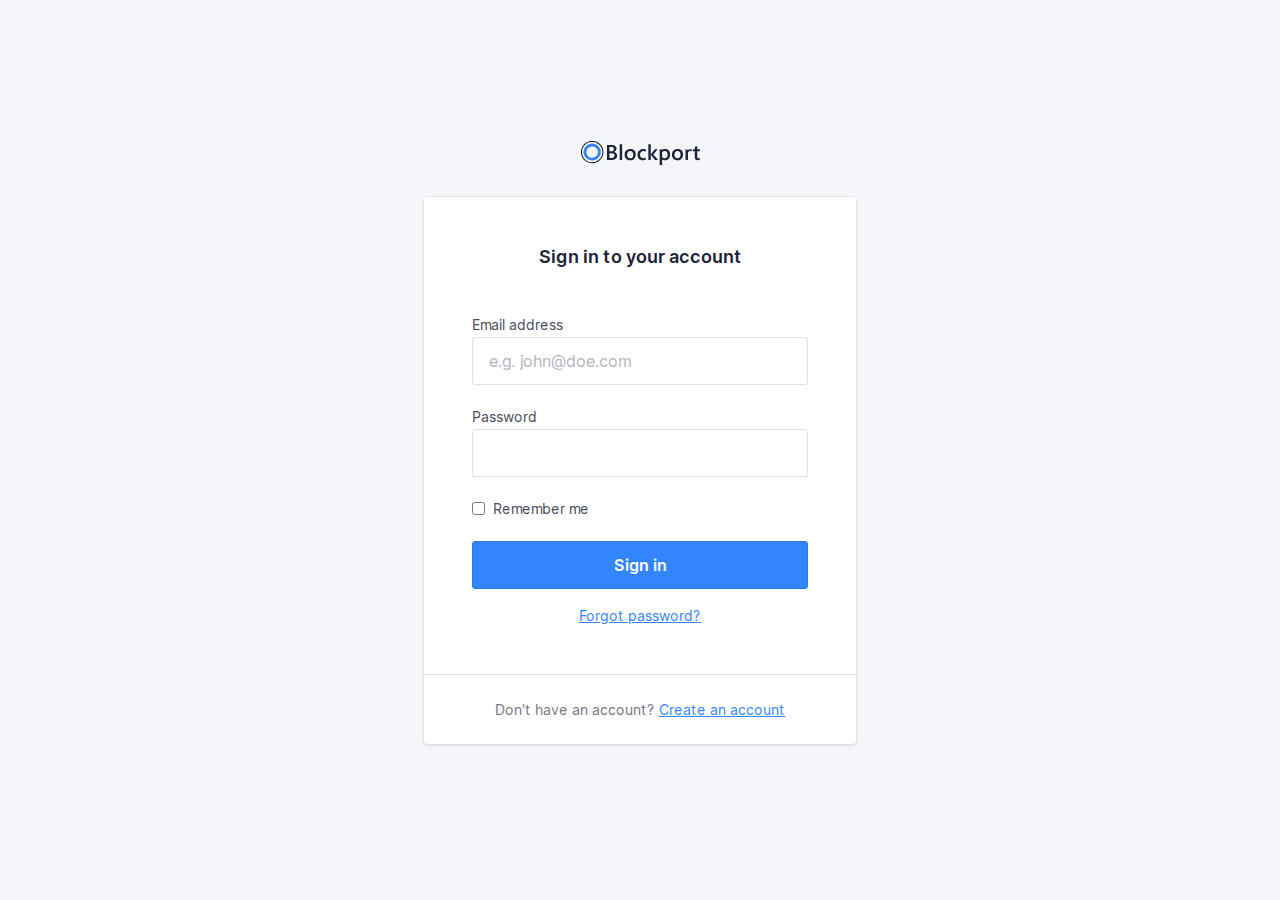
==== create3-labo1-oplossing-master/index.html @ 33c69e53 "Add files via upload" ====
<!doctype html>
<html lang="en">

<head>
    <meta charset="utf-8">
    <meta http-equiv="x-ua-compatible" content="ie=edge">
    <title>Blockport - Sign in</title>
    <meta name="description" content="This is my HTML5 boilerplate.">
    <meta name="viewport" content="width=device-width, initial-scale=1.0">
    <meta name="msapplication-TileColor" content="#3385FF">
    <meta name="theme-color" content="#3385FF">

    <link rel="apple-touch-icon" sizes="180x180" href="apple-touch-icon.png">
    <link rel="icon" type="image/png" sizes="32x32" href="favicon-32x32.png">
    <link rel="icon" type="image/png" sizes="16x16" href="favicon-16x16.png">
    <link rel="manifest" href="site.webmanifest">
    <link rel="mask-icon" href="safari-pinned-tab.svg" color="#3385FF">

    <link rel="stylesheet" href="css/normalize.css">
    <link rel="stylesheet" href="css/screen.css">
</head>

<body>
    <section class="o-row o-row--lg o-row--login">
        <div class="o-container u-max-width-xs">
            <h1 class="c-logo">
                <svg class="c-logo__symbol" viewBox="0 0 119 24" xmlns="http://www.w3.org/2000/svg">
                    <title>Blockport</title>
                    <path class="c-logo__path c-logo__path--1"
                        d="M25.9496128,18.9917356 L25.9496128,4.04231406 L30.7396633,4.04231406 C32.19945,4.04231406 33.3560606,4.35834712 34.2094949,4.99041321 C35.0252057,5.55089835 35.5052521,6.4769114 35.4896465,7.4598347 C35.5056187,8.25676883 35.2485893,9.03557965 34.7604209,9.6694215 C34.2511175,10.3119823 33.5500641,10.7791057 32.7570539,11.0042975 L32.7570539,11.0459504 C33.6957957,11.1207168 34.5764055,11.5260387 35.2392256,12.1884297 C35.8602694,12.8310744 36.1707912,13.6667769 36.1707912,14.6955372 C36.1979832,15.9155062 35.6268682,17.0730015 34.6382155,17.8016529 C33.6205051,18.5950413 32.3363468,18.9917356 30.7857407,18.9917356 L25.9496128,18.9917356 Z M41.1511616,18.9918689 L38.6990404,18.9918689 L38.6990404,3.18727869 L41.1511616,3.18727869 L41.1511616,18.9918689 Z M49.1105387,19.2396694 C47.4477441,19.2396694 46.1195118,18.741157 45.1258418,17.7441322 C44.1321717,16.7471074 43.6360046,15.4247934 43.6373401,13.7771901 C43.6373401,11.9841322 44.1548767,10.5838017 45.1899495,9.57619833 C46.2250223,8.56859504 47.6200337,8.06479338 49.3749832,8.06479338 C51.0591469,8.06479338 52.3720202,8.55471073 53.3136027,9.53454547 C54.2551852,10.5143802 54.7226376,11.8730579 54.7159596,13.6105785 C54.7159596,15.313719 54.2091077,16.677686 53.195404,17.7024794 C52.1817003,18.7272727 50.8200787,19.2396694 49.1105387,19.2396694 Z M64.9231145,18.4998347 C63.986548,19.011405 62.9292595,19.2667693 61.8599663,19.2396694 C60.2572727,19.2396694 58.9657689,18.7444628 57.9854545,17.7540496 C57.0051402,16.7636364 56.5136477,15.4796694 56.5109764,13.9021488 C56.5109764,12.1434711 57.0385299,10.7312397 58.0936364,9.66545453 C59.1487429,8.59966942 60.5611166,8.0661157 62.3307576,8.06479338 C63.2258904,8.04636779 64.1144193,8.22027864 64.9351347,8.57454547 L64.9351347,10.8277686 C64.2490961,10.2941313 63.4035149,10.0011171 62.5310943,9.99471073 C61.5738178,9.96365776 60.6492491,10.3415166 59.9928283,11.0320661 C59.3330526,11.7236364 59.003165,12.6287603 59.003165,13.747438 C59.003165,14.8661157 59.3136869,15.7381818 59.9347306,16.3636364 C60.5557744,17.0023141 61.3891751,17.3216529 62.4349327,17.3216529 C63.3470917,17.3090469 64.2260005,16.9806241 64.9191077,16.3933884 L64.9191077,18.4998347 L64.9231145,18.4998347 Z M77.1256229,18.9918689 L74.0304209,18.9918689 L69.8393771,13.8605902 L69.7973064,13.8605902 L69.7973064,18.9918689 L67.3451852,18.9918689 L67.3451852,3.18727869 L69.7973064,3.18727869 L69.7973064,13.2039344 L69.8393771,13.2039344 L73.7980303,8.31462295 L76.7349663,8.31462295 L72.2814815,13.4718689 L77.1256229,18.9918689 Z M118.81569,18.8747107 C118.223016,19.1343064 117.578072,19.2557712 116.930522,19.2297521 C114.839007,19.2297521 113.793249,18.2380165 113.793249,16.2545455 L113.793249,10.2128926 L111.990219,10.2128926 L111.990219,8.31669423 L113.793249,8.31669423 L113.793249,5.84528927 L116.235354,5.15702479 L116.235354,8.31669423 L118.81569,8.31669423 L118.81569,10.2128926 L116.235354,10.2128926 L116.235354,15.5504132 C116.235354,16.1824793 116.351549,16.6340496 116.583939,16.905124 C116.81633,17.1761983 117.202312,17.3084298 117.741886,17.3018182 C118.130518,17.3099664 118.50999,17.1844984 118.81569,16.9467769 L118.81569,18.8647934 L118.81569,18.8747107 Z M109.678333,8.12826445 C110.052664,8.12904551 110.426384,8.1582218 110.796212,8.21553718 L110.796212,10.2961983 C110.392833,10.129817 109.958979,10.0480952 109.522071,10.0561983 C108.65244,10.0185786 107.815007,10.3854441 107.258266,11.0479339 C107.143588,11.1960713 107.043624,11.3548242 106.959764,11.5219835 L106.959764,18.9917356 L104.519663,18.9917356 L104.519663,8.37818184 L106.959764,8.66776859 L106.959764,8.67768594 C107.814579,8.30025824 108.742499,8.11272598 109.678333,8.12826445 Z M96.4320707,19.2396694 C94.7692761,19.2396694 93.4410438,18.741157 92.4473737,17.7441322 C91.4537037,16.7471074 90.9575366,15.4247934 90.9588721,13.7771901 C90.9588721,11.9841322 91.4764087,10.5838017 92.5114815,9.57619833 C93.5465543,8.56859504 94.9415657,8.06479338 96.6965152,8.06479338 C98.3806789,8.06479338 99.6935522,8.55471073 100.635135,9.53454547 C101.576717,10.5143802 102.04417,11.8730579 102.037492,13.6105785 C102.037492,15.313719 101.53064,16.677686 100.516936,17.7024794 C99.5032323,18.7272727 98.1416107,19.2396694 96.4320707,19.2396694 Z M87.7494781,9.53454547 C88.6883893,10.5157025 89.1578451,11.873719 89.1578451,13.608595 C89.1591806,15.3117355 88.6523287,16.6757025 87.6372896,17.7004959 C86.6222504,18.7252892 85.258625,19.2376859 83.5464141,19.2376859 C82.7065422,19.2489838 81.8737089,19.0847473 81.1023064,18.7557025 L81.1023064,23.8968595 L78.6622054,23.8968595 L78.6622054,8.31471073 L81.1023064,8.60429752 C81.9552279,8.23296681 82.8792553,8.04891403 83.8108586,8.06479338 C85.5017003,8.06479338 86.8145736,8.55471073 87.7494781,9.53454547 Z M96.5422559,9.99471073 C95.6726247,9.95709108 94.8351921,10.3239565 94.2784512,10.9864463 C93.7241864,11.6476033 93.4470539,12.5580165 93.4470539,13.7176859 C93.4470539,14.8363636 93.7275253,15.7170248 94.288468,16.3596694 C94.8529651,17.0028668 95.6823515,17.3568733 96.5422559,17.3216529 C97.5038721,17.3216529 98.2424466,17.0056198 98.7579798,16.3735537 C99.273513,15.7414876 99.5366216,14.8416529 99.5473064,13.6740496 C99.5473064,12.4998347 99.28954,11.5927273 98.7740067,10.9527273 C98.2584735,10.3127273 97.5145568,9.99338845 96.5422559,9.99471073 Z M28.4438047,6.03570248 L28.4438047,10.286281 L30.0645286,10.286281 C30.9353255,10.286281 31.6178058,10.0833058 32.1119697,9.67735538 C32.6061335,9.27140494 32.8532155,8.69619836 32.8532155,7.95173555 C32.8532155,6.67305785 31.9897643,6.03371902 30.262862,6.03371902 L28.4418013,6.03371902 L28.4438047,6.03570248 Z M28.4438047,12.2796694 L28.4438047,17.0082644 L30.5813973,17.0082644 C31.5163019,17.0082644 32.237514,16.7947108 32.7450337,16.3676033 C33.2602043,15.9259125 33.5416601,15.2742418 33.5083165,14.6003306 C33.5083165,13.0505785 32.4238271,12.2757025 30.2548485,12.2757025 L28.4518182,12.2757025 L28.4438047,12.2796694 Z M49.226734,9.99471073 C48.3571028,9.95709108 47.5196702,10.3239565 46.9629293,10.9864463 C46.4086646,11.6476033 46.131532,12.5580165 46.131532,13.7176859 C46.131532,14.8363636 46.4120034,15.7170248 46.9729461,16.3596694 C47.5370578,17.0036033 48.3664998,17.3583638 49.226734,17.3236364 C50.1883502,17.3236364 50.9269247,17.0076033 51.4424579,16.3755372 C51.9579912,15.7434711 52.2157576,14.8436364 52.2157576,13.6760331 C52.2157576,12.5018182 51.9579912,11.5947107 51.4424579,10.9547107 C50.9269247,10.3147108 50.1883502,9.99471073 49.226734,9.99471073 Z M85.8803367,16.3735537 C86.3958699,15.738843 86.6543043,14.8390083 86.6556397,13.6740496 C86.6556397,12.4985124 86.3978733,11.591405 85.8823401,10.9527273 C85.3668068,10.3140496 84.6282323,9.99471073 83.6666162,9.99471073 C82.796985,9.95709108 81.9595523,10.3239565 81.4028114,10.9864463 C81.2895823,11.124335 81.1896456,11.2724196 81.1043098,11.4287603 L81.1043098,15.9153719 C81.6149937,16.8312057 82.6094895,17.3774459 83.6646128,17.3216529 C84.626229,17.3216529 85.3648035,17.0056198 85.8803367,16.3735537 Z">
                    </path>
                    <path class="c-logo__path c-logo__path--2"
                        d="M11.1988215,19.5867769 C7.72899435,19.5891833 4.59940205,17.5218316 3.26949789,14.3488101 C1.93959376,11.1757885 2.67130845,7.5220381 5.12341434,5.09144786 C7.57552021,2.66085764 11.2650639,1.93214337 14.4714645,3.24513351 C17.6778651,4.55812363 19.7696074,7.65421885 19.771229,11.0895868 C19.7679239,15.7772288 15.9334776,19.5780304 11.1988215,19.5867769 Z M11.1988215,5.38314051 C8.86509736,5.38073339 6.75988968,6.77093308 5.86550131,8.90506387 C4.97111293,11.0391947 5.46382249,13.496632 7.11372873,15.1307206 C8.76363496,16.7648092 11.2455511,17.2534798 13.4013998,16.3687158 C15.5572486,15.4839518 16.962125,13.4001349 16.9605051,11.0895868 C16.9572,7.93949107 14.3805102,5.38572999 11.1988215,5.37917355 L11.1988215,5.38314051 Z">
                    </path>
                    <path class="c-logo__path c-logo__path--3"
                        d="M21.2917845,15.8796694 C21.3118182,15.8380165 21.3358586,15.8023141 21.3558923,15.7606612 C22.6443671,13.0744887 22.7786498,9.98607785 21.7280964,7.20021549 C20.6775431,4.41435317 18.5317957,2.16875244 15.7805219,0.975867769 L15.7805219,0.96 C15.6683333,0.910413222 15.5541414,0.874710744 15.4419529,0.82909091 C15.2937037,0.767603308 15.1434512,0.710082645 14.9931987,0.656528927 C14.792862,0.583140496 14.5925253,0.517685949 14.378165,0.458181816 C14.2319192,0.414545453 14.0856734,0.374876033 13.9394276,0.337190082 C13.7203928,0.281652893 13.501358,0.23338843 13.2823232,0.192396694 C13.1480976,0.16661157 13.0138721,0.144793388 12.8816498,0.124958678 C12.6546016,0.0905785125 12.4275533,0.0634710744 12.2005051,0.0436363637 C12.0762963,0.0337190082 11.9500842,0.0238016529 11.8258754,0.0178512397 C11.5881425,0.00462809917 11.3510774,-0.000661157024 11.1146801,0.00198347107 C10.988468,0.00198347107 10.8622559,0.00198347107 10.7380471,0.0119008265 C10.5076599,0.0218181818 10.2792761,0.0376859504 10.0528956,0.0614876034 C9.9146633,0.0753719009 9.77843434,0.0932231406 9.64220539,0.113057851 C9.44186869,0.142809918 9.22350168,0.176528926 9.01715488,0.218181818 C8.86089226,0.249917356 8.70462963,0.283636364 8.548367,0.321322314 C8.39210438,0.359008265 8.18575758,0.412561983 8.00745791,0.466115701 C7.82915825,0.519669423 7.65286195,0.577190081 7.47656566,0.638677688 C7.30026936,0.70016529 7.17405724,0.747768594 7.02580808,0.807272727 C6.82547138,0.884628098 6.63715488,0.969917355 6.44483165,1.05719008 C6.31861953,1.11471074 6.19441077,1.17421488 6.07220539,1.23768595 C5.87186869,1.34082644 5.67153199,1.45190082 5.47119529,1.56694215 C5.36301347,1.63041322 5.25683502,1.69586777 5.15065657,1.76528926 C4.95165543,1.89752066 4.75666107,2.02975207 4.5656734,2.16198347 C4.46416949,2.23603306 4.36400114,2.31140496 4.26516835,2.38809918 C4.07952302,2.52958678 3.89721661,2.67834711 3.71824916,2.83438017 C3.61607744,2.92363636 3.51791246,3.0168595 3.41774411,3.11008265 C3.25747475,3.26347108 3.10121212,3.42214876 2.94895623,3.5861157 C2.84678451,3.69719008 2.74861953,3.81024794 2.64845118,3.92528926 C2.51021886,4.08793389 2.37599327,4.25454547 2.24777778,4.42512397 C2.15161616,4.55206611 2.05946128,4.68099175 1.96930976,4.82181816 C1.90119529,4.92099175 1.82506734,5.0201653 1.75895623,5.11537188 C1.69284512,5.2105785 1.65878788,5.29190081 1.60670034,5.37917355 C1.53457912,5.49818184 1.46446128,5.61917355 1.40636364,5.74214876 C1.28415825,5.96231406 1.16796296,6.18446282 1.06178451,6.40859504 C1.02372054,6.44826445 0.995673401,6.49586778 0.981649832,6.54148761 C0.967626263,6.58710744 0.939579125,6.65454547 0.915538721,6.71008265 C0.808692479,6.95471075 0.711863077,7.20132232 0.625050505,7.44991735 C0.588989899,7.55438018 0.55426487,7.65884298 0.520875421,7.76330577 C0.444747475,8.00528927 0.377968575,8.24793388 0.320538721,8.49123966 C0.291156005,8.61157023 0.263776655,8.73190084 0.238400673,8.85223141 C0.191655443,9.07966942 0.152255892,9.30710742 0.12020202,9.53454547 C0.10016835,9.67338842 0.0821380471,9.81024795 0.0681144781,9.9490909 C0.0460774411,10.1613223 0.0320538721,10.3715703 0.022037037,10.5838017 C0.022037037,10.7365289 0.010016835,10.8872727 0.010016835,11.04 C0.010016835,11.2383471 0.010016835,11.4366942 0.026043771,11.6350413 C0.026043771,11.7917356 0.0440740741,11.9484297 0.0580976431,12.105124 C0.0761279461,12.3034711 0.104175084,12.5018182 0.132222222,12.7001653 C0.146245791,12.8429752 0.18030303,13.0036364 0.2003367,13.1543802 C0.238400673,13.3527273 0.286481481,13.5510744 0.336565657,13.7494215 C0.380639731,13.8961983 0.406683502,14.0330579 0.446750842,14.1758678 C0.506851852,14.3742149 0.576969697,14.5844628 0.647087542,14.7867769 C0.693164983,14.9157025 0.739242424,15.0446281 0.789326599,15.1715703 C0.871464646,15.3699174 0.963619529,15.5801653 1.05777778,15.7804959 C1.11387205,15.8995041 1.16996633,16.0185124 1.23006734,16.1355372 C1.33223906,16.3338843 1.44242424,16.5322314 1.55461279,16.7166942 C1.62473064,16.8357025 1.69484848,16.9527273 1.76897306,17.0677686 C1.88316498,17.2442975 2.00537037,17.4168595 2.12957912,17.587438 C2.21973064,17.7123967 2.31188552,17.8353719 2.40804714,17.9563636 C2.50420875,18.0773554 2.65646465,18.2519008 2.78468013,18.3966942 C2.91289562,18.5414876 3.02308081,18.6644628 3.14929293,18.7933884 C3.27550505,18.9223141 3.3876936,19.027438 3.51190236,19.1424794 C3.63611111,19.2575206 3.81841751,19.4241322 3.98069024,19.5590082 C4.09287879,19.6522314 4.20907407,19.7434711 4.32727273,19.8327273 C4.50957912,19.9735537 4.69388889,20.1084297 4.88621212,20.2294215 C4.9362963,20.2631405 4.98037037,20.3008265 5.03045455,20.3345455 C7.52290169,21.989742 10.5859073,22.5756212 13.5217147,21.9587191 C16.4575222,21.3418171 19.0161165,19.5746694 20.6146465,17.0598347 L20.6266667,17.0598347 C20.6647306,17.0003306 20.6947811,16.9368595 20.7328451,16.8753719 C20.8149832,16.7424794 20.8911111,16.6036364 20.9692424,16.4647934 C21.0854377,16.2763636 21.1936195,16.08 21.2917845,15.8796694 Z M6.96771044,20.4198347 C6.40765296,20.1694737 5.87129224,19.8701033 5.36501684,19.5252893 C5.18671717,19.4042975 5.01442761,19.2773554 4.84614478,19.1464463 C4.73996633,19.065124 4.63378788,18.9818182 4.53161616,18.8965289 C4.38136364,18.7715703 4.23912458,18.6406612 4.09888889,18.5097521 C3.9586532,18.378843 3.87451178,18.2995041 3.76632997,18.1884297 C3.65814815,18.0773554 3.53794613,17.9444628 3.42976431,17.8214876 C3.32158249,17.6985124 3.19737374,17.5557025 3.08718855,17.4247934 C2.97700337,17.2938843 2.91489899,17.1986777 2.83075758,17.0836364 C2.71656566,16.9249587 2.60237374,16.766281 2.49819865,16.6036364 C2.43008418,16.4965289 2.36597643,16.3894215 2.29786195,16.2803306 C2.19368687,16.1038017 2.09752525,15.9252893 1.9973569,15.7447934 C1.94126263,15.6376859 1.89117845,15.528595 1.83909091,15.4195041 C1.7609596,15.2231405 1.67681818,15.0386777 1.60069024,14.8482644 C1.55461279,14.7332231 1.51454545,14.6161983 1.47247475,14.501157 C1.40436027,14.3127273 1.34025253,14.1242975 1.28415825,13.9319008 C1.24609428,13.8029752 1.2140404,13.6760331 1.18198653,13.5490909 C1.13590909,13.3626446 1.09183502,13.1761983 1.05577441,12.9897521 C1.02973064,12.8429752 1.0076936,12.7140496 0.981649832,12.5771901 C0.953602694,12.3927273 0.92956229,12.2082644 0.911531987,12.0218182 C0.897508418,11.8809918 0.889494949,11.7401653 0.881481481,11.5993388 C0.881481481,11.4109091 0.865454545,11.2224794 0.865454545,11.0340496 C0.865454545,10.8971901 0.865454545,10.7603306 0.877474747,10.6254545 C0.877474747,10.4271074 0.899511785,10.2287603 0.919545455,10.0304132 C0.931565657,9.90743803 0.94959596,9.78247936 0.965622896,9.65950414 C0.995673401,9.44528927 1.03173401,9.23107436 1.07580808,9.01884299 C1.09784512,8.91173555 1.12188552,8.80462812 1.14792929,8.69950414 C1.20402357,8.47074382 1.27080247,8.24330577 1.34826599,8.01719009 C1.37764871,7.9246281 1.408367,7.83206612 1.44042088,7.73950414 C1.52189113,7.50545453 1.61204265,7.2740496 1.71087542,7.04528927 C1.75094276,6.95206611 1.7910101,6.86082645 1.83508418,6.76958679 C1.93525253,6.55537188 2.03542088,6.3490909 2.15762626,6.14479338 C2.21973064,6.03570248 2.27983165,5.92661158 2.34594276,5.81752064 C2.45412458,5.63900825 2.5683165,5.46644628 2.68651515,5.29586778 C2.7686532,5.17685949 2.85279461,5.0598347 2.93893939,4.94479338 C3.06047699,4.7847934 3.18602133,4.62876031 3.31557239,4.47669423 C3.40505612,4.36826447 3.49520763,4.26710742 3.58602694,4.17322312 C3.73026936,4.01983471 3.87718294,3.86842975 4.02676768,3.71900826 C4.11491582,3.63438017 4.20506734,3.55173554 4.29722222,3.47107438 C4.46016275,3.32694215 4.62710998,3.18809917 4.79806397,3.05454545 C4.88754769,2.98446281 4.978367,2.91834711 5.07052189,2.85619835 C5.24815375,2.72396694 5.42912458,2.60099173 5.61343434,2.48727273 C5.71093152,2.42512397 5.80909651,2.36561983 5.90792929,2.30876033 C6.09090349,2.20165289 6.27654882,2.09983471 6.46486532,2.00330579 C6.57705387,1.94644628 6.69057799,1.89157025 6.80543771,1.83867769 C6.98306957,1.75669422 7.16203704,1.67933884 7.34234007,1.60661157 C7.47589785,1.55239669 7.61413018,1.50082645 7.75703704,1.45190082 C7.91864196,1.39504132 8.08225029,1.34214876 8.24786195,1.29322314 C8.41347361,1.24429752 8.57975307,1.2 8.74670034,1.16033058 C8.8896072,1.12595041 9.03318182,1.09421488 9.17742424,1.06512397 C9.36841191,1.02677686 9.56073514,0.994380165 9.75439394,0.967933885 C9.87993826,0.950743802 10.0061504,0.934876033 10.1330303,0.920330577 C10.3440516,0.899173554 10.5557407,0.883966942 10.7680976,0.874710744 L11.1126768,0.874710744 C11.3317116,0.874710744 11.5514141,0.880000001 11.7717845,0.890578513 L12.1143603,0.914380167 C12.3307239,0.932892563 12.5464197,0.958677687 12.7614478,0.991735538 C12.8829854,1.01024793 13.004523,1.0307438 13.1260606,1.05322314 C13.330404,1.09157025 13.5347475,1.13652893 13.7390909,1.18809918 C13.8713131,1.22181818 14.0035354,1.25752066 14.1397643,1.29719008 C14.3320875,1.35404959 14.523743,1.41619835 14.7147306,1.48363636 C14.8509596,1.53322314 14.9851852,1.58479339 15.115404,1.64033058 C17.755199,2.69780719 19.8336285,4.79210648 20.8551251,7.42387715 C21.8766218,10.0556478 21.7496417,12.9890377 20.5044613,15.5246281 C20.4123064,15.7229752 20.3041246,15.8975206 20.207963,16.08 C20.1378451,16.2029752 20.0697306,16.3279339 19.9956061,16.4489256 C17.2731751,20.8198837 11.7011151,22.517402 6.96771044,20.4178512 L6.96771044,20.4198347 Z">
                    </path>
                </svg>
            </h1>
            <form class="c-card" action="#">
                <div class="c-card__body">
                    <h2 class="c-card__title">
                        Sign in to your account
                    </h2>
                    <p class="c-form-field">
                        <label class="c-label" for="username">
                            Email address
                        </label>
                        <input class="c-input" type="email" name="username" id="username"
                            placeholder="e.g. john@doe.com" required>
                    </p>
                    <p class="c-form-field">
                        <label class="c-label" for="password">
                            Password
                        </label>
                        <input class="c-input" type="password" name="password" id="password" required>
                    </p>
                    <p class="c-form-field c-form-field--option">
                        <input class="c-option" type="checkbox" id="rememberme">
                        <label class="c-label c-label--option" for="rememberme">
                            Remember me
                        </label>
                    </p>
                    <p class="u-mb-md">
                        <!-- Input type button
                                <input type="submit" class="o-button-reset c-button" value="Sign in"/>
                            -->
                        <!-- Button -->
                        <button class="o-button-reset c-button">Sign in</button>
                    </p>
                    <p class="u-text-sm u-align-text-center">
                        <a href="#!">
                            Forgot password?
                        </a>
                    </p>
                </div>
                <div class="c-card__footer">
                    <p class="u-align-text-center u-text-sm u-color-neutral-dark">
                        Don't have an account? <a href="#">Create an account</a>
                    </p>
                </div>
            </form>

        </div>
    </section>
</body>

</html>
---- create3-labo1-oplossing-master/css/screen.css ----
/*------------------------------------*\
#FONTS
\*------------------------------------*/

@font-face {
    font-family: "Inter Web";
    font-weight: 400;
    src: url("../fonts/Inter-Regular.woff2") format("woff2")
}

@font-face {
    font-family: "Inter Web";
    font-weight: 600;
    src: url("../fonts/Inter-SemiBold.woff2") format("woff2")
}

/*------------------------------------*\
#Variables
\*------------------------------------*/

:root {
    /* colors */
    --global-color-alpha-light: #4F95FF;
    --global-color-alpha: #3385FF;
    --global-color-alpha-dark: #2E77E6;
    --global-color-alpha-x-dark: #1B4186;
    --global-color-alpha-transparent: #3385ffbf;
    --global-color-alpha-x-transparent: #3385ff4d;

    --global-color-neutral-xxxx-light: #F5F6FA;
    --global-color-neutral-xxx-light: #E2E3E7;
    --global-color-neutral-xx-light: #caccd4;
    --global-color-neutral-x-light: #b5b6c0;
    --global-color-neutral-light: #a0a1ad;
    --global-color-neutral: #8b8c9a;
    --global-color-neutral-dark: #757787;
    --global-color-neutral-x-dark: #606274;
    --global-color-neutral-xx-dark: #4b4c60;
    --global-color-neutral-xxx-dark: #35374d;
    --global-color-neutral-xxxx-dark: #20223a;

    /* border stuff */
    --global-borderRadius: 3px;
    --global-borderWidth: 1px;

    /* transitions */
    --global-transitionTiming-alpha: .1s ease-out;

    /* Baseline settings */
    --global-baseline: 8px;         
    --global-whitespace: calc(var(--global-baseline) * 3); /* = 24px */

    --global-whitespace-xs: calc(var(--global-baseline) / 2); /* = 4px */
    --global-whitespace-sm: calc(var(--global-baseline) * 1); /*  = 8px */
    --global-whitespace-md: calc(var(--global-baseline) * 2); /*  = 16px */
    --global-whitespace-lg: calc(var(--global-baseline) * 4); /*  = 32px */
    --global-whitespace-xl: calc(var(--global-whitespace) * 2); /*  = 48px */
    --global-whitespace-xxl: calc(var(--global-whitespace) * 3); /*  = 72px */
}

/*------------------------------------*\
#GENERIC
\*------------------------------------*/

/*
    Generic: Page
    ---
    Global page styles + universal box-sizing:
*/

html {
    font-size: 16px;
    line-height: 1.5;
    font-family: "Inter Web", Helvetica, arial, sans-serif;
    color: var(--global-color-neutral-xxxx-dark);
    background-color: var(--global-color-neutral-xxxx-light);
    box-sizing: border-box;
    -webkit-font-smoothing: antialiased;
    -moz-osx-font-smoothing: grayscale;    
}

*,
*:before,
*:after {
    box-sizing: inherit;
}

/*
* Remove text-shadow in selection highlight:
* https://twitter.com/miketaylr/status/12228805301
*
* Customize the background color to match your design.
*/

::-moz-selection {
    background: var(--global-color-alpha);
    color: white;
    text-shadow: none;
}

::selection {
    background: var(--global-color-alpha);
    color: white;
    text-shadow: none;
}

/*------------------------------------*\
#Elements
\*------------------------------------*/

/*
Elements: Images
---
Default markup for images to make them responsive
*/

img {
    max-width: 100%;
    vertical-align: top;
}

/*
    Elements: typography
    ---
    Default markup for typographic elements
*/

h1,
h2,
h3 {
    font-weight: 700;
}

h1 {
    font-size: 36px;
    line-height: calc(var(--global-baseline) * 6);
    margin: 0 0 var(--global-whitespace);
}

h2 {
    font-size: 32px;
    line-height: calc(var(--global-baseline) * 5);
    margin: 0 0 var(--global-whitespace);
}

h3 {
    font-size: 26px;
    line-height: calc(var(--global-baseline) * 4);
    margin: 0 0 var(--global-whitespace);
}

h4,
h5,
h6 {
    font-size: 16px;
    font-weight: 600;
    line-height: calc(var(--global-baseline) * 3);
    margin: 0 0 var(--global-whitespace);
}

p,
ol,
ul,
dl,
table,
address,
figure {
    margin: 0 0 var(--global-whitespace);
}

ul,
ol {
    padding-left: var(--global-whitespace);
}

li ul,
li ol {
    margin-bottom: 0;
}

blockquote {
    font-style: normal;
    font-size: 23px;
    line-height: calc(var(--global-baseline) * 6);
    margin: 0 0 var(--global-whitespace);
}

blockquote * {
    font-size: inherit;
    line-height: inherit;
}

figcaption {
    font-weight: 400;
    font-size: 12px;
    line-height: calc(var(--global-baseline) * 2);
    margin-top: var(--global-whitespace-xxs);
}

hr {
    border: 0;
    height: var(--global-borderWidth);
    background: LightGrey;
    margin: 0 0 var(--global-whitespace);
}

a,
a:visited {
    transition: all var(--global-transitionTiming-alpha);
    color: var(--global-color-alpha);
    outline-color: var(--global-link-BoxShadowColor);
    outline-width: medium;
    outline-offset: 2px;
}

a:hover,
a:focus {
    color: var(--global-color-alpha-light);
}

a:active {
    color: var(--global-color-alpha-dark);
}

label,
input {
    display: block;
}

input::placeholder {
    color: var(--global-color-neutral-x-light);
}

/*------------------------------------*\
#OBJECTS
\*------------------------------------*/

/*
    Objects: Row
    ---
    Creates a horizontal row that stretches the viewport and adds padding around children
*/

.o-row {
    position: relative;
    padding: var(--global-whitespace) var(--global-whitespace) 0;
}

.o-row--login {
    min-height: 100vh;
    display: flex;
    align-items: center;
}

/* size modifiers */

.o-row--lg {
    padding-top: var(--global-whitespace-lg);
    padding-bottom: var(--global-whitespace);
}

@media (min-width: 768px) {
    .o-row {
        padding-left: var(--global-whitespace-lg);
        padding-right: var(--global-whitespace-lg);
    }
}

/*
    Objects: Container
    ---
    Creates a horizontal container that sets de global max-width
*/

.o-container {
    margin-left: auto;
    margin-right: auto;
    max-width: 79.5em; /* 79.5 * 16px = 1272 */
    width: 100%;
}

/*
    Objects: section
    ---
    Creates vertical whitespace between adjacent sections inside a row
*/

.o-section {
    position: relative;
}

.o-section + .o-section {
    padding-top: var(--global-whitespace);
}

@media (min-width: 768px) {
    .o-section--lg + .o-section--lg,
    .o-section--xl + .o-section--xl {
        padding-top: var(--global-whitespace-lg);
    }
}

@media (min-width: 992px) {
    .o-section--xl + .o-section--xl {
        padding-top: var(--global-whitespace-xxl);
    }
}

/*
    Objects: Layout
    ---
    The layout object provides us with a column-style layout system. This object
    contains the basic structural elements, but classes should be complemented
    with width utilities
*/

.o-layout {
    display: -webkit-flex;
    display: -ms-flexbox;
    display: flex;
    flex-wrap: wrap;
}

.o-layout__item {
    width: 100%;
}

/* gutter modifiers, these affect o-layout__item too */

.o-layout--gutter {
    margin: 0 -12px;
}

.o-layout--gutter > .o-layout__item {
    padding: 0 12px;
}

.o-layout--gutter-sm {
    margin: 0 -6px;
}

.o-layout--gutter-sm > .o-layout__item {
    padding: 0 6px;
}

.o-layout--gutter-lg {
    margin: 0 calc(var(--global-whitespace) * -1);
}

.o-layout--gutter-lg > .o-layout__item {
    padding: 0 var(--global-whitespace);
}

.o-layout--gutter-xl {
    margin: 0 calc(var(--global-whitespace-lg) * -1);
}

.o-layout--gutter-xl > .o-layout__item {
    padding: 0 var(--global-whitespace-lg);
}

/* reverse horizontal row modifier */

.o-layout--row-reverse {
    flex-direction: row-reverse;
}

/* Horizontal alignment modifiers*/

.o-layout--justify-start {
    justify-content: flex-start;
}

.o-layout--justify-end {
    justify-content: flex-end;
}

.o-layout--justify-center {
    justify-content: center;
}

.o-layout--justify-space-around {
    justify-content: space-around;
}

.o-layout--justify-space-evenly {
    justify-content: space-evenly;
}

.o-layout--justify-space-between {
    justify-content: space-between;
}

/* Vertical alignment modifiers */

.o-layout--align-start {
    align-items: flex-start;
}

.o-layout--align-end {
    align-items: flex-end;
}

.o-layout--align-center {
    align-items: center;
}

.o-layout--align-baseline {
    align-items: baseline;
}

/* Vertical alignment modifiers that only work if there is one than one flex item */

.o-layout--align-content-start {
    align-content: start;
}

.o-layout--align-content-end {
    align-content: end;
}

.o-layout--align-content-center {
    align-content: center;
}

.o-layout--align-content-space-around {
    align-content: space-around;
}

.o-layout--align-content-space-between {
    align-content: space-between;
}

/*
    Objects: List
    ---
    Small reusable object to remove default list styling from lists
*/

.o-list {
    list-style: none;
    padding: 0;
}

/*
    Object: Button reset
    ---
    Small button reset object
*/

.o-button-reset {
    border: none;
    margin: 0;
    padding: 0;
    width: auto;
    overflow: visible;
    background: transparent;

    /* inherit font & color from ancestor */
    color: inherit;
    font: inherit;

    /* Normalize `line-height`. Cannot be changed from `normal` in Firefox 4+. */
    line-height: normal;

    /* Corrects font smoothing for webkit */
    -webkit-font-smoothing: inherit;
    -moz-osx-font-smoothing: inherit;

    /* Corrects inability to style clickable `input` types in iOS */
    -webkit-appearance: none;
}

/*
    Object: Hide accessible
    ---
    Accessibly hide any element
*/

.o-hide-accessible {
    position: absolute;
    width: 1px;
    height: 1px;
    padding: 0;
    margin: -1px;
    overflow: hidden;
    clip: rect(0, 0, 0, 0);
    border: 0;
}

/*------------------------------------*\
#COMPONENTS
\*------------------------------------*/

/*
    Component: Logo
    ---
    Website main logo
*/

.c-logo {
    height: var(--global-whitespace);
    display: flex;
    align-items: center;
    justify-content: center;
    margin-bottom: var(--global-whitespace-lg);
}

.c-logo__symbol {
    height: 100%;
}

.c-logo__path--1 {
    fill: var(--global-color-neutral-xxxx-dark);
}

.c-logo__path--2 {
    fill: var(--global-color-alpha);
}

.c-logo__path--3 {
    fill: var(--color-alpha-x-dark);
}

/*
    Component: Card
    ---
    Card with box shadow
*/

.c-card {
    background-color: White;
    margin-bottom: var(--global-whitespace);
    border-radius: var(--global-borderRadius);
    box-shadow: 0 0 0 var(--global-borderWidth) rgba(0,0,0, 0.05), 0 2px 4px rgba(0,0,0,.075);
    overflow: hidden;
}

/* Add padding to child for more flexibility */
.c-card__body,
.c-card__footer {
    padding: var(--global-whitespace);
}

.c-card__footer {
    text-align: center;
    border-top: var(--global-borderWidth) solid var(--global-color-neutral-xxx-light);
}

.c-card__title {
    text-align: center;
    font-size: 18px;
    line-height: calc(var(--global-baseline) * 3);
    font-weight: 600;
}

/* This allows c-card__body and __footer to have equal padding everywhere */

.c-card__body > *:last-child,
.c-card__footer > *:last-child,
.c-card__body > *:last-child > *:last-child,
.c-card__footer > *:last-child > *:last-child {
    margin-bottom: 0;
}

@media (min-width: 27em) {
    .c-card__body {
        padding: var(--global-whitespace-xl);
    }

    .c-card__title {
        margin-bottom: var(--global-whitespace-xl);
    }
}

/*
    Component: Forms
    ---
    Everything form related here
*/

.c-form-field--option {
    display: -webkit-flex;
    display: -ms-flex;
    display: flex;
    -ms-align-items: center;
    align-items: center;
}

/*
    Component: Input
    ---
    Class to put on all input="text" like form inputs
*/

.c-input {
    -webkit-appearance: none;
    -moz-appearance: none;
    appearance: none;
    width: 100%;
    border: var(--global-borderWidth) solid var(--global-color-neutral-xxx-light);
    border-radius: var(--global-borderRadius);
    color: var(--global-color-neutral-xxxx-dark);
    background-color: White;
    font-family: inherit;
    font-size: 16px;
    line-height: calc(var(--global-baseline) * 3);
    padding: calc(var(--global-baseline) * 1.5 - var(--global-borderWidth)) var(--global-whitespace-md);
    outline: none;
    transition: border var(--global-transition-timing-alpha);
}

.c-input:hover {
    border-color: var(--global-color-neutral-xx-light);
}

.c-input:focus,
.c-input:active {
    border-color: var(--global-color-alpha);
    box-shadow: 0 0 0 3px var(--global-color-alpha-x-transparent);
}

/* option input for checkboxes and radio buttons */

.c-option {
    margin-right: var(--global-whitespace-sm);
}

/*
    Component: Label
    ---
    Class to put on all form labels
*/

.c-label {
    margin-bottom: 0;
    font-size: 14px;
    padding-bottom: var(--global-whitespace-xs);    
    line-height: calc(var(--global-baseline) * 2);
    color: var(--global-color-neutral-xx-dark);
}

.c-label--option {
    padding-bottom: 0;
}

/*
    Component: Button
    ---
    Class to put on form buttons or
*/

.c-button {
    font-size: 16px;
    font-weight: 700;
    border-radius: var(--global-borderRadius);
    border: var(--global-borderWidth) solid var(--global-color-alpha-dark);
    background-color: var(--global-color-alpha);
    color: #fff;
    padding: calc(var(--global-baseline) * 1.5 - var(--global-borderWidth)) var(--global-whitespace-md);
    line-height: calc(var(--global-baseline) * 3);
    width: 100%;
    outline: none;
    transition: all var(--global-transition-timing-alpha);
}

.c-button:hover {
    background-color: var(--global-color-alpha-light);
}

.c-button:focus {
    box-shadow: 0 0 0 3px var(--global-color-alpha-x-transparent);
}

.c-button:active {
    background-color: var(--global-color-alpha-dark);
    box-shadow: none;
}

/*------------------------------------*\
#UTILITIES
\*------------------------------------*/

/*
    Utilities: color
    ---
    Utility classes to put specific colors onto elements
*/

.u-color-neutral {
    color: var(--global-color-neutral);
}

.u-color-neutral-dark {
    color: var(--global-color-neutral-dark);
}

/*
    Utilities: spacing
    ---
    Utility classes to put specific margins and paddings onto elements
*/

.u-pt-clear {
    padding-top: 0 !important;
}

.u-mb-clear {
    margin-bottom: 0 !important;
}

.u-mb-xs {
    margin-bottom: var(--global-whitespace-xs) !important;
}

.u-mb-sm {
    margin-bottom: var(--global-whitespace-sm) !important;
}

.u-mb-md {
    margin-bottom: var(--global-whitespace-md) !important;
}

.u-mb-lg {
    margin-bottom: var(--global-whitespace-lg) !important;
}

.u-mb-xl {
    margin-bottom: var(--global-whitespace-xl) !important;
}

.u-mb-xl {
    margin-bottom: var(--global-whitespace-xl) !important;
}

/*
    Utilities: max-width
    ---
    Utility classes to put specific max widths onto elements
*/

.u-max-width-xs {
    max-width: 27em !important;
}

.u-max-width-sm {
    max-width: 39em !important;
}

.u-max-width-md {
    max-width: 50em !important;
}

.u-max-width-lg {
    max-width: 63.5em !important;
}

.u-max-width-none {
    max-width: none !important;
}


/*
    Utilities: align
    ---
    Utility classes align text or components
*/

.u-align-text-center {
    text-align: center;
}

.u-align-center {
    margin: 0 auto;
}

/*
    Utilities: text
    Utility classes to create smaller or bigger test
*/

.u-text-sm {
    font-size: 14px;
}

/*
    Utility: Widths
    ---
    Utility classes to put specific widths onto elements
    Will be mostly used on o-layout__item
*/

.u-width-auto {
    width: auto !important;
}

.u-1-of-2 {
    width: 50% !important;
}

.u-1-of-3 {
    width: 33.3333333333% !important;
}

.u-2-of-3 {
    width: 66.6666666667% !important;
}

.u-1-of-4 {
    width: 25% !important;
}

.u-3-of-4 {
    width: 75% !important;
}

.u-1-of-5 {
    width: 20% !important;
}

.u-2-of-5 {
    width: 40% !important;
}

.u-3-of-5 {
    width: 60% !important;
}

.u-4-of-5 {
    width: 80% !important;
}

.u-1-of-6 {
    width: 16.6666666667% !important;
}

.u-5-of-6 {
    width: 83.3333333333% !important;
}

@media (min-width: 576px) {
    .u-1-of-2-bp1 {
        width: 50% !important;
    }
    .u-1-of-3-bp1 {
        width: 33.3333333333% !important;
    }
    .u-2-of-3-bp1 {
        width: 66.6666666667% !important;
    }
    .u-1-of-4-bp1 {
        width: 25% !important;
    }
    .u-3-of-4-bp1 {
        width: 75% !important;
    }
    .u-1-of-5-bp1 {
        width: 20% !important;
    }
    .u-2-of-5-bp1 {
        width: 40% !important;
    }
    .u-3-of-5-bp1 {
        width: 60% !important;
    }
    .u-4-of-5-bp1 {
        width: 80% !important;
    }
    .u-1-of-6-bp1 {
        width: 16.6666666667% !important;
    }
    .u-5-of-6-bp1 {
        width: 83.3333333333% !important;
    }
}

@media (min-width: 768px) {
    .u-1-of-2-bp2 {
        width: 50% !important;
    }
    .u-1-of-3-bp2 {
        width: 33.3333333333% !important;
    }
    .u-2-of-3-bp2 {
        width: 66.6666666667% !important;
    }
    .u-1-of-4-bp2 {
        width: 25% !important;
    }
    .u-3-of-4-bp2 {
        width: 75% !important;
    }
    .u-1-of-5-bp2 {
        width: 20% !important;
    }
    .u-2-of-5-bp2 {
        width: 40% !important;
    }
    .u-3-of-5-bp2 {
        width: 60% !important;
    }
    .u-4-of-5-bp2 {
        width: 80% !important;
    }
    .u-1-of-6-bp2 {
        width: 16.6666666667% !important;
    }
    .u-5-of-6-bp2 {
        width: 83.3333333333% !important;
    }
}

@media (min-width: 992px) {
    .u-1-of-2-bp3 {
        width: 50% !important;
    }
    .u-1-of-3-bp3 {
        width: 33.3333333333% !important;
    }
    .u-2-of-3-bp3 {
        width: 66.6666666667% !important;
    }
    .u-1-of-4-bp3 {
        width: 25% !important;
    }
    .u-3-of-4-bp3 {
        width: 75% !important;
    }
    .u-1-of-5-bp3 {
        width: 20% !important;
    }
    .u-2-of-5-bp3 {
        width: 40% !important;
    }
    .u-3-of-5-bp3 {
        width: 60% !important;
    }
    .u-4-of-5-bp3 {
        width: 80% !important;
    }
    .u-1-of-6-bp3 {
        width: 16.6666666667% !important;
    }
    .u-5-of-6-bp3 {
        width: 83.3333333333% !important;
    }
}

@media (min-width: 1200px) {
    .u-1-of-2-bp4 {
        width: 50% !important;
    }
    .u-1-of-3-bp4 {
        width: 33.3333333333% !important;
    }
    .u-2-of-3-bp4 {
        width: 66.6666666667% !important;
    }
    .u-1-of-4-bp4 {
        width: 25% !important;
    }
    .u-3-of-4-bp4 {
        width: 75% !important;
    }
    .u-1-of-5-bp4 {
        width: 20% !important;
    }
    .u-2-of-5-bp4 {
        width: 40% !important;
    }
    .u-3-of-5-bp4 {
        width: 60% !important;
    }
    .u-4-of-5-bp4 {
        width: 80% !important;
    }
    .u-1-of-6-bp4 {
        width: 16.6666666667% !important;
    }
    .u-5-of-6-bp4 {
        width: 83.3333333333% !important;
    }
}

/*------------------------------------*\
#MEDIA
\*------------------------------------*/

/*
    Media Queries
    ---
    EXAMPLE Media Queries for Responsive Design.
    These examples override the primary ('mobile first') styles.
    USE THEM INLINE!
*/

/* Extra small devices (portrait phones, less than 576px)
No media query since this is the default in mobile first design
*/

/* Small devices (landscape phones, 576px and up)
@media (min-width: 576px) {}
*/

/* Medium devices (tablets, 768px and up)
@media (min-width: 768px) {}
*/

/* Large devices (landscape tablets, desktops, 992px and up)
@media (min-width: 992px) {}
*/

/* Extra large devices (large desktops, 1200px and up)
@media (min-width: 1200px) {}
*/

/*
    Print styles.
    ---
    Inlined to avoid the additional HTTP request:
    http://www.phpied.com/delay-loading-your-print-css/
*/

@media print {
    *,
    *:before,
    *:after {
        background: transparent !important;
        color: #000 !important;
        /* Black prints faster:
        http://www.sanbeiji.com/archives/953 */
        box-shadow: none !important;
        text-shadow: none !important;
    }
    a,
    a:visited {
        text-decoration: underline;
    }
    a[href]:after {
        content: " (" attr(href) ")";
    }
    abbr[title]:after {
        content: " (" attr(title) ")";
    }
    /*
    * Don't show links that are fragment identifiers,
    * or use the `javascript:` pseudo protocol
    */
    a[href^="#"]:after,
    a[href^="javascript:"]:after {
        content: "";
    }
    pre {
        white-space: pre-wrap !important;
    }
    pre,
    blockquote {
        border: 1px solid #999;
        page-break-inside: avoid;
    }
    /*
    * Printing Tables:
    * http://css-discuss.incutio.com/wiki/Printing_Tables
    */
    thead {
        display: table-header-group;
    }
    tr,
    img {
        page-break-inside: avoid;
    }
    p,
    h2,
    h3 {
        orphans: 3;
        widows: 3;
    }
    h2,
    h3 {
        page-break-after: avoid;
    }
}
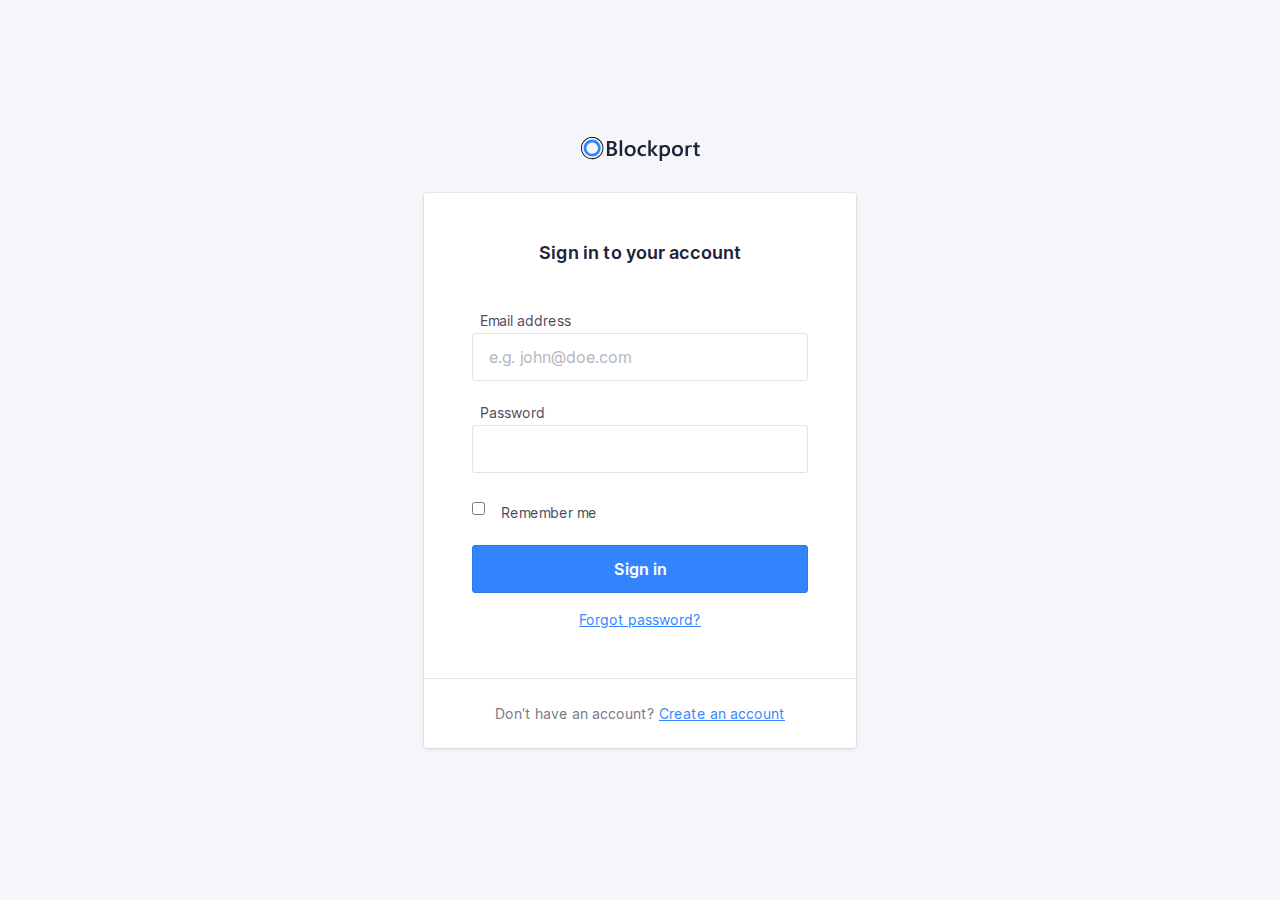
==== commit 928273e5: "done" ====
--- a/create3-labo1-oplossing-master/index.html
+++ b/create3-labo1-oplossing-master/index.html
@@ -84,5 +84,35 @@
         </div>
     </section>
 </body>
+    <script type="text/javascript">      
+    let button  = document.querySelector('.js-save');
+    let form = document.querySelector('.js-form');
 
-</html>+    button.addEventListener('click',function(e){
+        var json = {
+            "LastName": document.getElementById("name").value,
+            "FirstName": document.getElementById("firstname").value,
+            "Email": document.getElementById("email").value,
+            "Zipcode": document.getElementById("zipcode").value,
+            "Age": parseInt(document.getElementById("age").value),
+            "IsFirstTimer": (document.getElementById("isFirstTimer").value == 'on' ? true : false)
+        };
+        postData(json);
+        form.reset();
+    });
+
+    function postData(data) {
+        var url = 'https://functionappjonas.azurewebsites.net/api/v2/registrations';
+
+        fetch(url, {
+            method: 'POST', // or 'PUT'
+            body: JSON.stringify(data), // data can be `string` or {object}!
+            headers: {
+                'Content-Type': 'application/json'
+            }
+        }).then(res => res.json())
+            .then(response => console.log('Success:', JSON.stringify(response)))
+            .catch(error => console.error('Error:', error));
+    }
+</script>
+</html>
--- a/create3-labo1-oplossing-master/css/screen.css
+++ b/create3-labo1-oplossing-master/css/screen.css
@@ -56,6 +56,14 @@
     --global-whitespace-lg: calc(var(--global-baseline) * 4); /*  = 32px */
     --global-whitespace-xl: calc(var(--global-whitespace) * 2); /*  = 48px */
     --global-whitespace-xxl: calc(var(--global-whitespace) * 3); /*  = 72px */
+
+    /* input */
+    --global-input-backgroundColor: White;
+    --global-input-color: var(--global-color-neutral-xxxx-dark);
+    --global-input-borderColor: var(--global-color-neutral-xxx-light);
+    --global-input-hover-borderColor: var(--global-color-neutral-xx-light);
+    --global-input-focus-borderColor: var(--global-color-alpha);
+    --global-input-boxShadow: 0 0 0 3px var(--global-color-alpha-x-transparent);
 }
 
 /*------------------------------------*\
@@ -522,6 +530,14 @@
     fill: var(--color-alpha-x-dark);
 }
 
+@media (prefers-color-scheme: dark) {
+    .c-logo__path--1,
+    .c-logo__path--2,
+    .c-logo__path--3{
+        fill: var(--global-color-neutral-xxxx-light);
+    }
+}
+
 /*
     Component: Card
     ---
@@ -598,10 +614,10 @@
     -moz-appearance: none;
     appearance: none;
     width: 100%;
-    border: var(--global-borderWidth) solid var(--global-color-neutral-xxx-light);
+    border: var(--global-borderWidth) solid var(--global-input-borderColor);
     border-radius: var(--global-borderRadius);
-    color: var(--global-color-neutral-xxxx-dark);
-    background-color: White;
+    color: var(--global-input-color);
+    background-color: var(--global-input-backgroundColor);
     font-family: inherit;
     font-size: 16px;
     line-height: calc(var(--global-baseline) * 3);
@@ -612,6 +628,7 @@
 
 .c-input:hover {
     border-color: var(--global-color-neutral-xx-light);
+    
 }
 
 .c-input:focus,
@@ -626,6 +643,157 @@
     margin-right: var(--global-whitespace-sm);
 }
 
+.c-custom-option__fake-input{
+    display: flex;
+    align-items: center;
+    justify-content: center;
+    border: 1px solid #E2E3E7;
+    box-shadow: none;
+    border-color: none;
+}
+
+.c-custom-option__fake-input--checkbox{
+    display: flex;
+    width: 16px;
+    height: 16px;
+    border: 1px solid #E2E3E7;
+    border-radius: 3px;
+    margin-right: 8px;
+}
+
+.c-custom-option__fake-input:hover{
+    box-shadow: var(--global-input-boxShadow);
+}
+
+.c-custom-option__fake-input:focus{
+    box-shadow: var(--global-input-boxShadow);
+    border-color: var(--global-input-focus-borderColor);
+}
+
+.c-option--hidden + .c-custom-option .c-custom-option__symbol {
+    display: none;
+}
+
+.c-option--hidden:checked + .c-custom-option {
+    /*background-color: red;*/
+}
+
+.c-option--hidden:checked + .c-custom-option .c-custom-option__symbol {
+    display: flex;
+}
+
+.c-custom-option-check{
+    width: 9px;
+    height: 6.45px;
+    margin: auto;
+    fill: var(--global-color-alpha);
+}
+
+.c-custom-option__fake-input--radio{
+    width: 16px;
+    height: 16px;
+    border-radius: 8px;
+    margin-right: 8px;
+}   
+
+.c-custom-option__symbol--radio{
+    width: 6px;
+    height: 6px;
+    border-radius: 3px;
+    background: var(--global-color-alpha);
+}
+
+.c-custom-toggle{
+    display: flex;
+    align-items: center;
+    justify-content: center;
+}
+
+.c-custom-toggle__fake-input{
+    display: block;
+    margin: 0 16px 0 0 ;
+    width: 48px;
+    height: 24px;
+    border: 1px solid #E2E3E7;
+    border-radius: 24px;
+    background-color: #F5F6FA;
+    text-align: right;
+}
+
+.c-custom-toggle__fake-input::after{
+    display: block;
+    height: 22px;
+    width: 22px;
+    border-radius: 11px;
+    box-shadow: 0 1px 3px rgba(0, 0, 0, 0.16);
+    background-color: white;
+    content: '';
+    transition: all var(--transition-alpha);
+    animation: slide_left 1s;
+}
+
+.c-option-move:checked + .c-custom-toggle .c-custom-toggle__fake-input::after{
+    transform: translateX(24px);
+    animation: slide_right 1s;
+}
+
+.c-option-move:checked + .c-custom-toggle .c-custom-toggle__fake-input{
+    background-color: #3385FF;
+    border-color: #2E77E6;
+}
+
+.c-option-move:focus + .c-custom-toggle .c-custom-toggle__fake-input{
+    box-shadow: var(--global-input-boxShadow);
+    border-color: var(--global-input-focus-borderColor);
+}
+
+.c-option-move:active + .c-custom-toggle .c-custom-toggle__fake-input::after{
+    animation: slide_right 4s;
+}
+
+@keyframes slide_right {
+    0% {
+        transform: translateX(0px);
+        width: 22px;
+    }
+    50%{
+        width: 25px;
+    }
+    100% {
+        width: 22px;
+    }
+}
+
+@keyframes slide_left {
+    0% {
+        transform: translateX(24px);
+        width: 22px;
+    }
+    50%{
+        width: 25px;
+    }
+    100% {
+        width: 22px;
+    }
+}
+
+.c-toggle__label--inverted{
+    display: flexbox;
+    flex-direction: row-reverse;
+    width: 100%;
+    justify-content: space-between;
+}
+
+.c-custom-select__input{
+    border: 1px solid #E2E3E7;
+}
+
+@media (prefers-color-scheme: dark) {
+    html {
+        background-color: var(--global-color-neutral-xxxx-dark);
+    }
+}
+
 /*
     Component: Label
     ---
@@ -633,6 +801,8 @@
 */
 
 .c-label {
+    display: flex;
+    margin: 8px;
     margin-bottom: 0;
     font-size: 14px;
     padding-bottom: var(--global-whitespace-xs);    
@@ -640,8 +810,23 @@
     color: var(--global-color-neutral-xx-dark);
 }
 
+.c-custom-select{
+    margin-left: 7px;
+}
+
+.c-custom-select__symbol{
+    fill: #B5B6C0;
+    position: absolute;
+    margin: -35px 300px;
+
+}
+
 .c-label--option {
     padding-bottom: 0;
+}
+
+.c-custom-select__input{
+    margin-top: 8px;
 }
 
 /*
